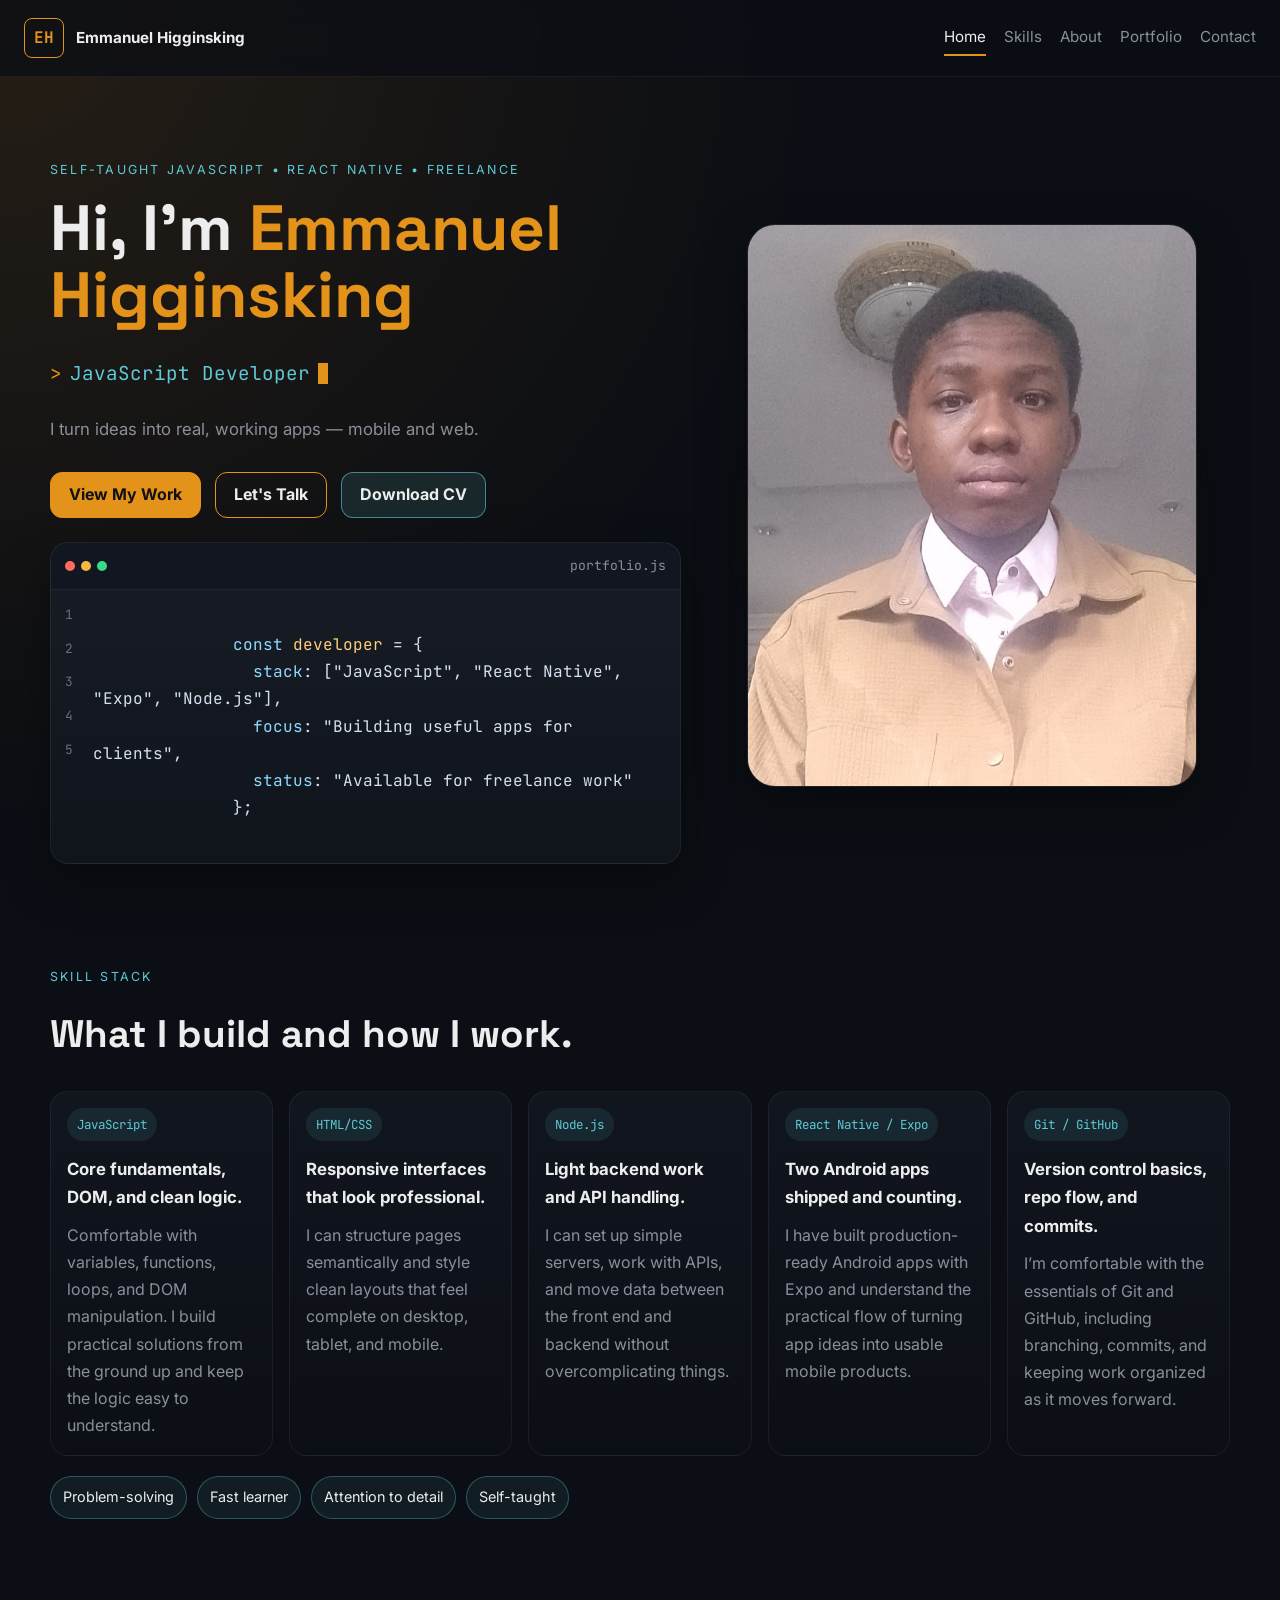
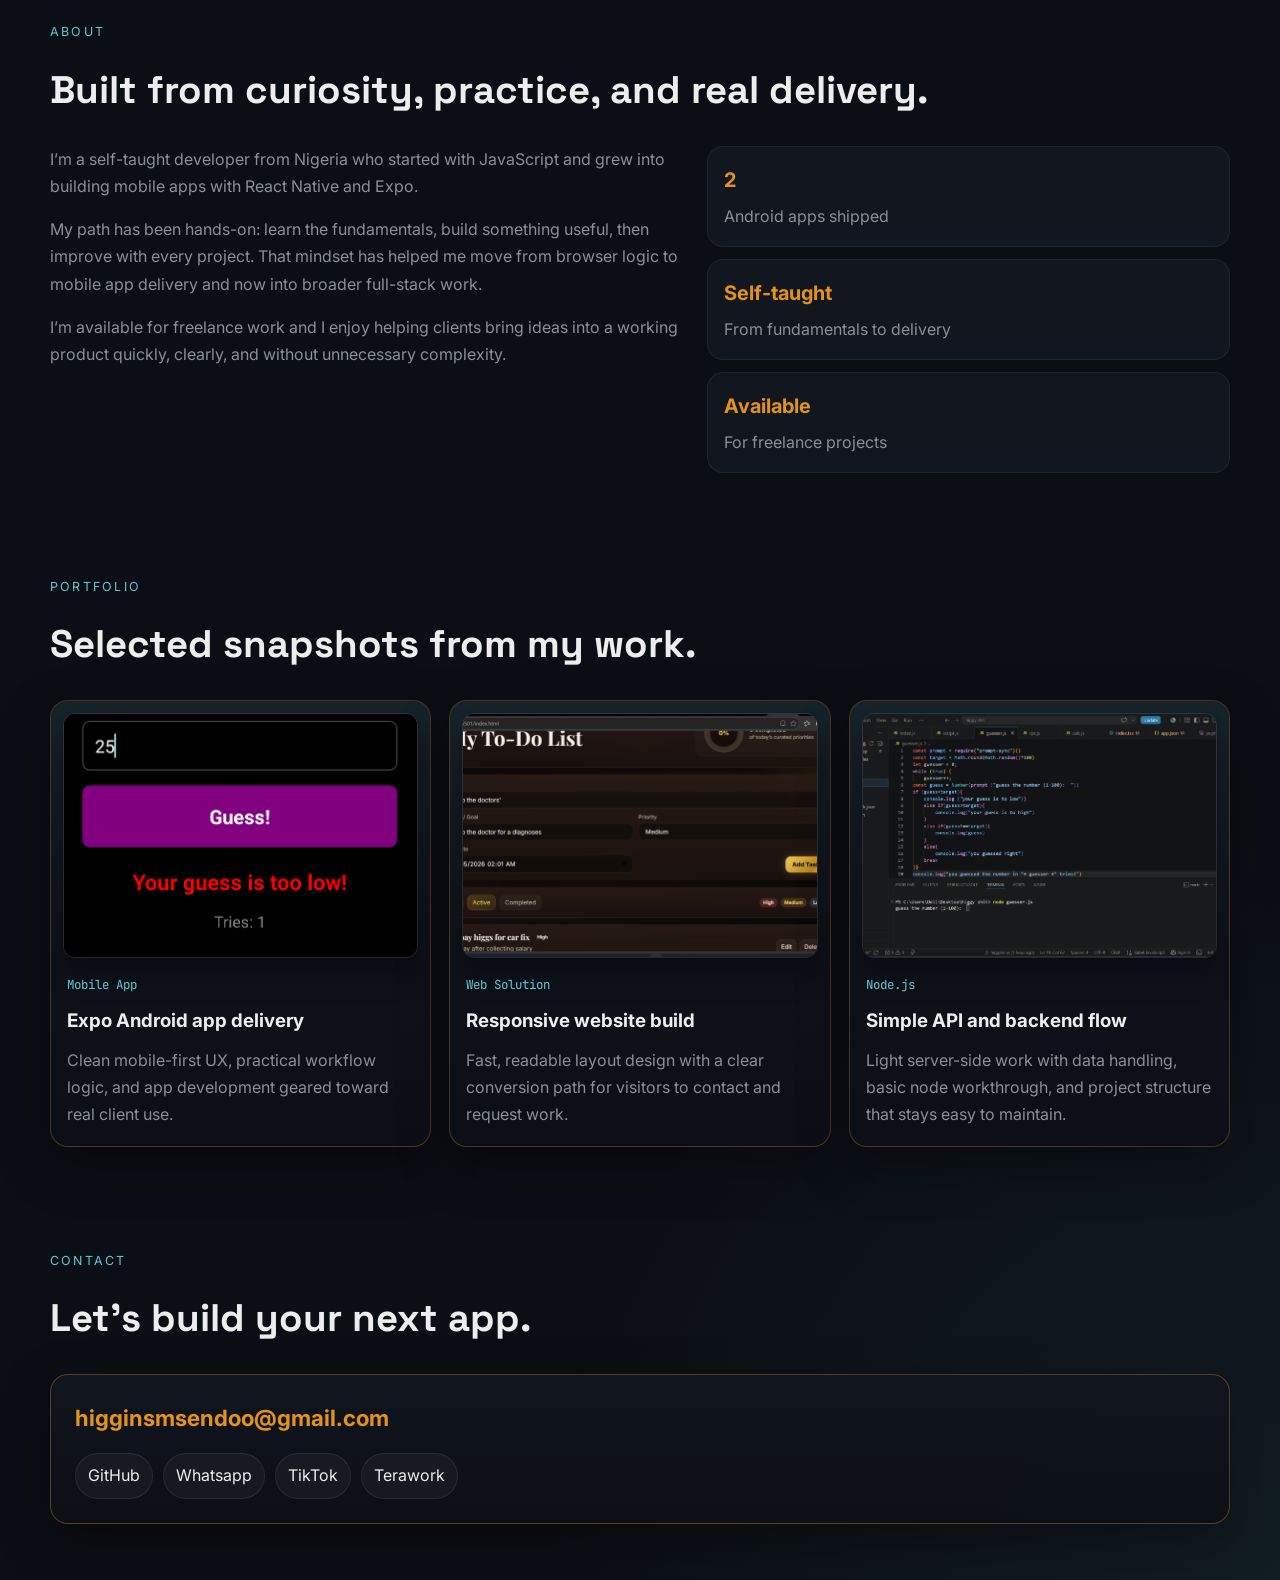
==== index.html @ e07fca22 "restructure files to repo root, fix paths" ====
<!DOCTYPE html>
<html lang="en">
<head>
  <meta charset="UTF-8" />
  <meta name="viewport" content="width=device-width, initial-scale=1.0" />
  <title>Emmanuel Higginsking | Freelance Developer</title>
  <meta
    name="description"
    content="Freelance JavaScript and React Native developer from Nigeria building mobile apps and web solutions for clients."
  />
  <link rel="preconnect" href="https://fonts.googleapis.com" />
  <link rel="preconnect" href="https://fonts.gstatic.com" crossorigin />
  <link
    href="https://fonts.googleapis.com/css2?family=Inter:wght@400;500;600;700;800&family=JetBrains+Mono:wght@400;500;700&family=Space+Grotesk:wght@500;700&display=swap"
    rel="stylesheet"
  />
  <link rel="stylesheet" href="style.css" />
</head>
<body>
  <header class="site-header">
    <div class="brand">
      <span class="brand-mark">EH</span>
      <span class="brand-text">Emmanuel Higginsking</span>
    </div>
    <nav class="site-nav" aria-label="Main navigation">
      <a href="#home" class="nav-link active">Home</a>
      <a href="#skills" class="nav-link">Skills</a>
      <a href="#about" class="nav-link">About</a>
      <a href="#portfolio" class="nav-link">Portfolio</a>
      <a href="#contact" class="nav-link">Contact</a>
    </nav>
  </header>

  <main>
    <section class="hero reveal" id="home">
      <div class="hero-copy">
        <p class="eyebrow">Self-taught JavaScript • React Native • Freelance</p>
        <h1>
          Hi, I'm <span>Emmanuel Higginsking</span>
        </h1>
        <div class="typewriter-wrap" aria-live="polite">
          <span class="prompt">&gt;</span>
          <span id="typewriter-text" class="typewriter-text"></span>
          <span class="cursor" aria-hidden="true"></span>
        </div>
        <p class="value-prop">I turn ideas into real, working apps — mobile and web.</p>
        <div class="hero-actions">
          <a class="btn btn-primary" href="#skills">View My Work</a>
          <a class="btn btn-secondary" href="#contact">Let's Talk</a>
          <a class="btn btn-download" href="/higginsking CV.pdf" download>Download CV</a>
        </div>

        <div class="editor-shell" aria-label="Code terminal preview">
          <div class="editor-bar">
            <span class="dots"><i></i><i></i><i></i></span>
            <span class="editor-title">portfolio.js</span>
          </div>
          <div class="editor-body">
            <div class="line-numbers" aria-hidden="true">
              <span>1</span><span>2</span><span>3</span><span>4</span><span>5</span>
            </div>
            <code>
              <span class="token-keyword">const</span> <span class="token-var">developer</span> = {
              <span class="token-keyword">  stack</span>: ["JavaScript", "React Native", "Expo", "Node.js"],
              <span class="token-keyword">  focus</span>: "Building useful apps for clients",
              <span class="token-keyword">  status</span>: "Available for freelance work"
              };
            </code>
          </div>
        </div>
      </div>

      <div class="hero-visual">
        <div class="photo-ring"></div>
        <img src="photos/2.jpg" alt="Portrait of Emmanuel Higginsking" class="profile-photo" />
      </div>
    </section>

    <section class="skills reveal" id="skills">
      <div class="section-heading">
        <p class="section-label">Skill Stack</p>
        <h2>What I build and how I work.</h2>
      </div>

      <div class="skill-grid">
        <article class="skill-card">
          <div class="tab-top">JavaScript</div>
          <h3>Core fundamentals, DOM, and clean logic.</h3>
          <p>Comfortable with variables, functions, loops, and DOM manipulation. I build practical solutions from the ground up and keep the logic easy to understand.</p>
        </article>

        <article class="skill-card">
          <div class="tab-top">HTML/CSS</div>
          <h3>Responsive interfaces that look professional.</h3>
          <p>I can structure pages semantically and style clean layouts that feel complete on desktop, tablet, and mobile.</p>
        </article>

        <article class="skill-card">
          <div class="tab-top">Node.js</div>
          <h3>Light backend work and API handling.</h3>
          <p>I can set up simple servers, work with APIs, and move data between the front end and backend without overcomplicating things.</p>
        </article>

        <article class="skill-card">
          <div class="tab-top">React Native / Expo</div>
          <h3>Two Android apps shipped and counting.</h3>
          <p>I have built production-ready Android apps with Expo and understand the practical flow of turning app ideas into usable mobile products.</p>
        </article>

        <article class="skill-card">
          <div class="tab-top">Git / GitHub</div>
          <h3>Version control basics, repo flow, and commits.</h3>
          <p>I’m comfortable with the essentials of Git and GitHub, including branching, commits, and keeping work organized as it moves forward.</p>
        </article>
      </div>

      <div class="soft-skills">
        <span>Problem-solving</span>
        <span>Fast learner</span>
        <span>Attention to detail</span>
        <span>Self-taught</span>
      </div>
    </section>

    <section class="about reveal" id="about">
      <div class="section-heading">
        <p class="section-label">About</p>
        <h2>Built from curiosity, practice, and real delivery.</h2>
      </div>

      <div class="about-grid">
        <div class="about-copy">
          <p>
            I’m a self-taught developer from Nigeria who started with JavaScript and grew into building mobile apps with React Native and Expo.
          </p>
          <p>
            My path has been hands-on: learn the fundamentals, build something useful, then improve with every project. That mindset has helped me move from browser logic to mobile app delivery and now into broader full-stack work.
          </p>
          <p>
            I’m available for freelance work and I enjoy helping clients bring ideas into a working product quickly, clearly, and without unnecessary complexity.
          </p>
        </div>

        <aside class="stat-strip" aria-label="Quick profile stats">
          <div>
            <strong>2</strong>
            <span>Android apps shipped</span>
          </div>
          <div>
            <strong>Self-taught</strong>
            <span>From fundamentals to delivery</span>
          </div>
          <div>
            <strong>Available</strong>
            <span>For freelance projects</span>
          </div>
        </aside>
      </div>
    </section>

    <section class="portfolio reveal" id="portfolio">
      <div class="section-heading">
        <p class="section-label">Portfolio</p>
        <h2>Selected snapshots from my work.</h2>
      </div>

      <div class="portfolio-grid">
        <article class="project-card">
          <div class="project-media">
            <img src="photos/front1.png" alt="Mobile app showcase screenshot" />
          </div>
          <div class="project-copy">
            <span class="project-type">Mobile App</span>
            <h3>Expo Android app delivery</h3>
            <p>Clean mobile-first UX, practical workflow logic, and app development geared toward real client use.</p>
          </div>
        </article>

        <article class="project-card">
          <div class="project-media">
            <img src="photos/Screenshot 2026-07-15 020230.png" alt="Responsive website showcase screenshot" />
          </div>
          <div class="project-copy">
            <span class="project-type">Web Solution</span>
            <h3>Responsive  website build</h3>
            <p>Fast, readable layout design with a clear conversion path for visitors to contact and request work.</p>
          </div>
        </article>

        <article class="project-card">
          <div class="project-media">
            <img src="photos/backend.png" alt="Backend and API showcase screenshot" />
          </div>
          <div class="project-copy">
            <span class="project-type">Node.js</span>
            <h3>Simple API and backend flow</h3>
            <p>Light server-side work with data handling, basic node workthrough, and project structure that stays easy to maintain.</p>
          </div>
        </article>
      </div>
    </section>
  </main>

  <footer class="site-footer reveal" id="contact">
    <div class="section-heading">
      <p class="section-label">Contact</p>
      <h2>Let’s build your next app.</h2>
    </div>

    <div class="contact-card">
      <a class="contact-link" href="mailto:higginsmsendoo@gmail.com">higginsmsendoo@gmail.com</a>
      <div class="contact-links">
        <a href="https://github.com/higgins-ui" target="_blank" rel="noreferrer">GitHub</a>
        <a href="https://wa.me/2348127669236" target="_blank" rel="noreferrer">Whatsapp</a>
        <a href="https://www.tiktok.com/@higginsking" target="_blank" rel="noreferrer">TikTok</a>
        <a href="https://www.terawork.com/home/higgins" target="_blank" rel="noreferrer">Terawork</a>
      </div>
    </div>
  </footer>

  <script src="script.js"></script>
</body>
</html>
---- style.css ----
:root {
  --bg: #0b0e14;
  --surface: #12161f;
  --surface-2: #18202b;
  --accent: #e3921a;
  --accent-soft: #5ec9d6;
  --text: #ededed;
  --muted: #8a8f98;
  --border: rgba(227, 146, 26, 0.22);
  --shadow: 0 18px 50px rgba(0, 0, 0, 0.35);
  --radius: 20px;
}

* {
  box-sizing: border-box;
}

html {
  scroll-behavior: smooth;
}

body {
  margin: 0;
  font-family: "Inter", sans-serif;
  background:
    radial-gradient(circle at top left, rgba(227, 146, 26, 0.12), transparent 24%),
    radial-gradient(circle at bottom right, rgba(94, 201, 214, 0.08), transparent 22%),
    var(--bg);
  color: var(--text);
  line-height: 1.7;
}

a {
  color: inherit;
  text-decoration: none;
}

img {
  max-width: 100%;
  display: block;
}

.site-header {
  position: sticky;
  top: 0;
  z-index: 100;
  display: flex;
  align-items: center;
  justify-content: space-between;
  gap: 16px;
  padding: 18px 24px;
  backdrop-filter: blur(10px);
  background: rgba(11, 14, 20, 0.75);
  border-bottom: 1px solid rgba(255, 255, 255, 0.06);
}

.brand {
  display: flex;
  align-items: center;
  gap: 12px;
  font-weight: 700;
}

.brand-mark {
  display: inline-grid;
  place-items: center;
  width: 40px;
  height: 40px;
  border: 1px solid var(--accent);
  border-radius: 8px;
  color: var(--accent);
  font-family: "JetBrains Mono", monospace;
}

.brand-text {
  font-size: 0.95rem;
}

.site-nav {
  display: flex;
  gap: 18px;
}

.nav-link {
  position: relative;
  font-size: 0.95rem;
  color: var(--muted);
  padding-bottom: 2px;
}

.nav-link::after {
  content: "";
  position: absolute;
  left: 0;
  bottom: -4px;
  width: 100%;
  height: 2px;
  background: var(--accent);
  transform: scaleX(0);
  transform-origin: left;
  transition: transform 0.25s ease;
}

.nav-link:hover::after,
.nav-link:focus-visible::after,
.nav-link.active::after {
  transform: scaleX(1);
}

.nav-link:hover,
.nav-link:focus-visible,
.nav-link.active {
  color: var(--text);
}

main,
.site-footer {
  width: min(1180px, calc(100% - 32px));
  margin: 0 auto;
}

.hero {
  display: grid;
  grid-template-columns: 1.1fr 0.9fr;
  gap: 32px;
  align-items: center;
  padding: 70px 0 56px;
}

.hero-copy h1,
.section-heading h2 {
  font-family: "Space Grotesk", sans-serif;
}

.hero-copy h1 {
  margin: 0 0 18px;
  font-size: clamp(2.5rem, 5vw, 4.3rem);
  line-height: 1.05;
}

.hero-copy h1 span {
  color: var(--accent);
}

.eyebrow,
.section-label {
  text-transform: uppercase;
  letter-spacing: 0.18em;
  font-size: 0.78rem;
  color: var(--accent-soft);
  margin-bottom: 14px;
}

.typewriter-wrap {
  display: inline-flex;
  align-items: center;
  gap: 8px;
  min-height: 52px;
  margin-bottom: 16px;
  font-family: "JetBrains Mono", monospace;
  color: var(--accent-soft);
  font-size: clamp(1rem, 2vw, 1.2rem);
}

.prompt {
  color: var(--accent);
}

.cursor {
  width: 10px;
  height: 1.1em;
  background: var(--accent);
  animation: blink 1s infinite;
}

@keyframes blink {
  0%, 49% { opacity: 1; }
  50%, 100% { opacity: 0; }
}

.value-prop {
  max-width: 660px;
  margin: 0 0 28px;
  color: var(--muted);
  font-size: 1.05rem;
}

.hero-actions {
  display: flex;
  gap: 14px;
  flex-wrap: wrap;
  margin-bottom: 24px;
}

.btn {
  display: inline-flex;
  align-items: center;
  justify-content: center;
  min-height: 46px;
  padding: 0 18px;
  border-radius: 12px;
  border: 1px solid var(--accent);
  font-weight: 700;
  transition: transform 0.2s ease, background 0.2s ease, color 0.2s ease;
}

.btn:hover,
.btn:focus-visible {
  transform: translateY(-2px);
}

.btn-primary {
  background: var(--accent);
  color: #111;
}

.btn-secondary {
  color: var(--text);
  background: transparent;
}

.btn-download {
  color: var(--text);
  background: rgba(94, 201, 214, 0.12);
  border-color: rgba(94, 201, 214, 0.6);
}

.editor-shell {
  overflow: hidden;
  background: linear-gradient(180deg, #171c26, #10141b);
  border: 1px solid rgba(255, 255, 255, 0.06);
  border-radius: 18px;
  box-shadow: var(--shadow);
}

.editor-bar {
  display: flex;
  align-items: center;
  justify-content: space-between;
  padding: 12px 14px;
  background: #111621;
  border-bottom: 1px solid rgba(255, 255, 255, 0.06);
}

.dots {
  display: flex;
  gap: 6px;
}

.dots i {
  width: 10px;
  height: 10px;
  border-radius: 50%;
  background: #8a8f98;
}

.dots i:nth-child(1) { background: #ff6b5e; }
.dots i:nth-child(2) { background: #f4b73f; }
.dots i:nth-child(3) { background: #39d98a; }

.editor-title {
  color: var(--muted);
  font-size: 0.82rem;
  font-family: "JetBrains Mono", monospace;
}

.editor-body {
  display: grid;
  grid-template-columns: 42px 1fr;
  gap: 0;
  padding: 14px 0;
}

.line-numbers {
  display: flex;
  flex-direction: column;
  gap: 12px;
  padding-left: 14px;
  color: #68707d;
  font-family: "JetBrains Mono", monospace;
  font-size: 0.8rem;
}

.editor-body code {
  display: block;
  padding-right: 18px;
  white-space: pre-wrap;
  font-family: "JetBrains Mono", monospace;
  color: #d4e0ef;
}

.token-keyword { color: #8dd9ff; }
.token-var { color: #ffcf7b; }

.hero-visual {
  position: relative;
  display: grid;
  place-items: center;
}

.photo-ring {
  position: absolute;
  inset: auto 20px 10px 20px;
  height: 88%;
  border-radius: 28px;
  background: radial-gradient(circle at center, rgba(227, 146, 26, 0.28), transparent 70%);
  filter: blur(8px);
}

.profile-photo {
  position: relative;
  width: min(450px, 84vw);
  aspect-ratio: 4 / 5;
  object-fit: cover;
  border-radius: 28px;
  border: 1px solid rgba(255, 255, 255, 0.08);
  box-shadow: var(--shadow);
}

.skills,
.about,
.site-footer {
  padding: 34px 0 56px;
}

.section-heading {
  margin-bottom: 24px;
}

.section-heading h2 {
  margin: 0;
  font-size: clamp(1.8rem, 3vw, 2.7rem);
}

.skill-grid {
  display: grid;
  grid-template-columns: repeat(5, minmax(0, 1fr));
  gap: 16px;
}

.skill-card {
  background: linear-gradient(180deg, rgba(18, 22, 31, 0.96), rgba(12, 15, 22, 0.96));
  border: 1px solid rgba(255, 255, 255, 0.06);
  border-radius: 18px;
  padding: 16px;
  transition: transform 0.24s ease, border-color 0.24s ease, box-shadow 0.24s ease;
}

.skill-card:hover,
.skill-card:focus-within {
  transform: translateY(-4px);
  border-color: rgba(227, 146, 26, 0.7);
  box-shadow: 0 0 0 1px rgba(227, 146, 26, 0.25), 0 18px 32px rgba(0, 0, 0, 0.25);
}

.tab-top {
  display: inline-block;
  margin-bottom: 14px;
  padding: 6px 10px;
  border-radius: 999px;
  background: rgba(94, 201, 214, 0.1);
  color: var(--accent-soft);
  font-family: "JetBrains Mono", monospace;
  font-size: 0.78rem;
}

.skill-card h3 {
  margin: 0 0 10px;
  font-size: 1.05rem;
}

.skill-card p,
.about-copy p {
  margin: 0;
  color: var(--muted);
}

.soft-skills {
  display: flex;
  flex-wrap: wrap;
  gap: 10px;
  margin-top: 20px;
}

.soft-skills span {
  padding: 8px 12px;
  border-radius: 999px;
  border: 1px solid rgba(94, 201, 214, 0.34);
  background: rgba(94, 201, 214, 0.08);
  color: var(--text);
  font-size: 0.9rem;
}

.about-grid {
  display: grid;
  grid-template-columns: 1.1fr 0.9fr;
  gap: 18px;
  align-items: start;
}

.about-copy {
  display: grid;
  gap: 16px;
}

.stat-strip {
  display: grid;
  grid-template-columns: 1fr;
  gap: 12px;
}

.stat-strip div {
  background: var(--surface);
  border: 1px solid rgba(255, 255, 255, 0.06);
  border-radius: 16px;
  padding: 16px;
}

.stat-strip strong {
  display: block;
  margin-bottom: 6px;
  font-size: 1.25rem;
  color: var(--accent);
}

.stat-strip span {
  color: var(--muted);
}

.portfolio {
  padding: 34px 0 56px;
}

.portfolio-grid {
  display: grid;
  grid-template-columns: repeat(3, minmax(0, 1fr));
  gap: 18px;
}

.project-card {
  overflow: hidden;
  background: linear-gradient(180deg, rgba(18, 22, 31, 0.96), rgba(12, 15, 22, 0.96));
  border: 1px solid rgba(227, 146, 26, 0.28);
  border-radius: 18px;
  box-shadow: var(--shadow);
  transition: transform 0.24s ease, border-color 0.24s ease;
}

.project-card:hover,
.project-card:focus-within {
  transform: translateY(-4px);
  border-color: rgba(227, 146, 26, 0.75);
}

.project-media {
  padding: 12px;
  background: linear-gradient(180deg, rgba(94, 201, 214, 0.08), rgba(11, 14, 20, 0));
}

.project-media img {
  width: 100%;
  aspect-ratio: 16 / 11;
  object-fit: cover;
  border-radius: 12px;
  border: 1px solid rgba(255, 255, 255, 0.09);
  box-shadow: 0 12px 30px rgba(0, 0, 0, 0.4);
}

.project-copy {
  padding: 0 16px 18px;
}

.project-type {
  display: inline-block;
  margin-bottom: 10px;
  font-family: "JetBrains Mono", monospace;
  font-size: 0.78rem;
  color: var(--accent-soft);
}

.project-copy h3 {
  margin: 0 0 10px;
}

.project-copy p {
  margin: 0;
  color: var(--muted);
}

.contact-card {
  background: linear-gradient(180deg, rgba(18, 22, 31, 0.96), rgba(12, 15, 22, 0.96));
  padding: 24px;
  border: 1px solid rgba(227, 146, 26, 0.35);
  border-radius: 18px;
  box-shadow: var(--shadow);
}

.contact-link {
  display: inline-block;
  margin-bottom: 16px;
  font-size: clamp(1.05rem, 2vw, 1.4rem);
  font-weight: 700;
  color: var(--accent);
}

.contact-links {
  display: flex;
  flex-wrap: wrap;
  gap: 10px;
}

.contact-links a {
  padding: 8px 12px;
  border-radius: 999px;
  background: rgba(255, 255, 255, 0.04);
  border: 1px solid rgba(255, 255, 255, 0.08);
}

.reveal {
  opacity: 0;
  transform: translateY(18px);
  transition: opacity 0.6s ease, transform 0.6s ease;
}

.reveal.visible {
  opacity: 1;
  transform: translateY(0);
}

:focus-visible {
  outline: 2px solid var(--accent-soft);
  outline-offset: 3px;
}

@media (max-width: 940px) {
  .hero,
  .about-grid,
  .skill-grid,
  .portfolio-grid {
    grid-template-columns: 1fr;
  }

  .skill-grid {
    grid-template-columns: repeat(2, minmax(0, 1fr));
  }
}

@media (max-width: 640px) {
  .site-header {
    align-items: flex-start;
    flex-direction: column;
  }

  .site-nav {
    flex-wrap: wrap;
  }

  .hero {
    padding-top: 38px;
  }

  .typewriter-wrap {
    min-height: 44px;
  }

  .skill-grid {
    grid-template-columns: 1fr;
  }
}

@media (prefers-reduced-motion: reduce) {
  html {
    scroll-behavior: auto;
  }

  .cursor,
  .reveal,
  .btn,
  .nav-link::after,
  .skill-card {
    animation: none !important;
    transition: none !important;
  }

  .reveal {
    opacity: 1;
    transform: none;
  }
}
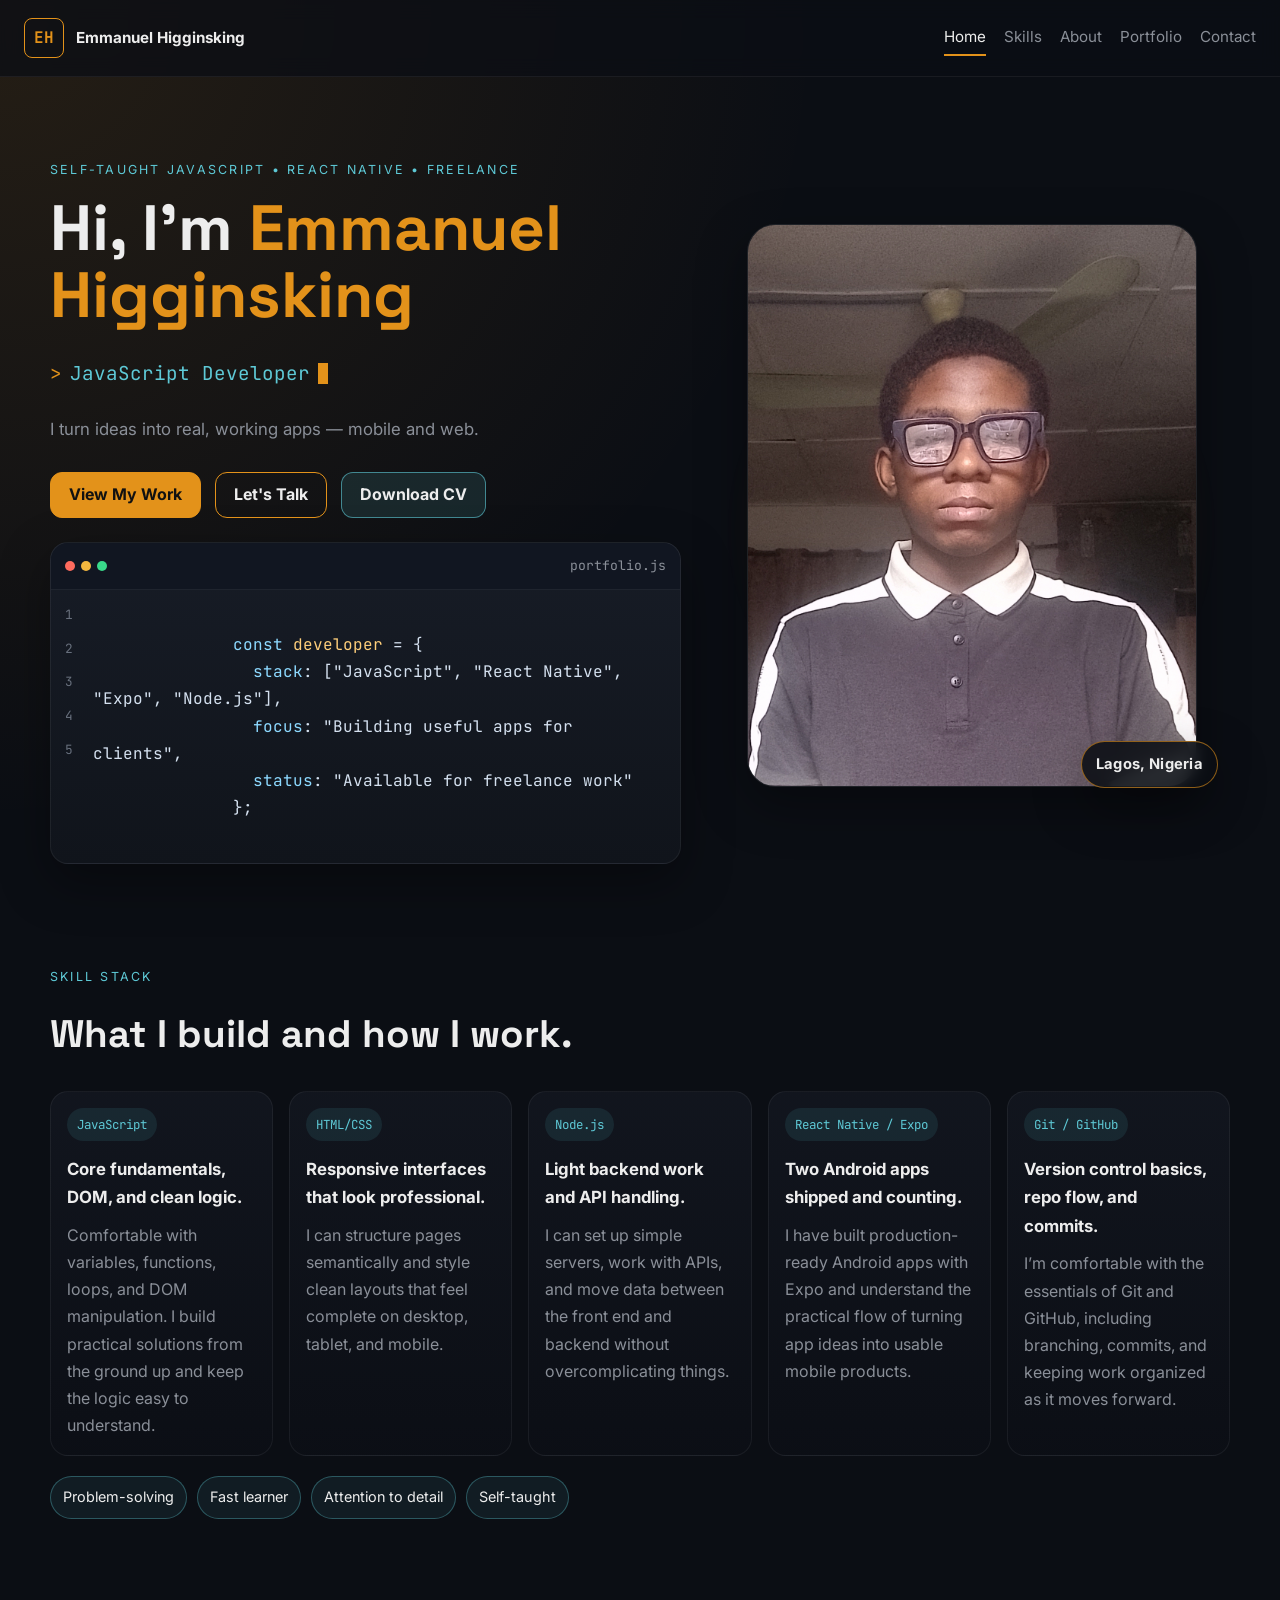
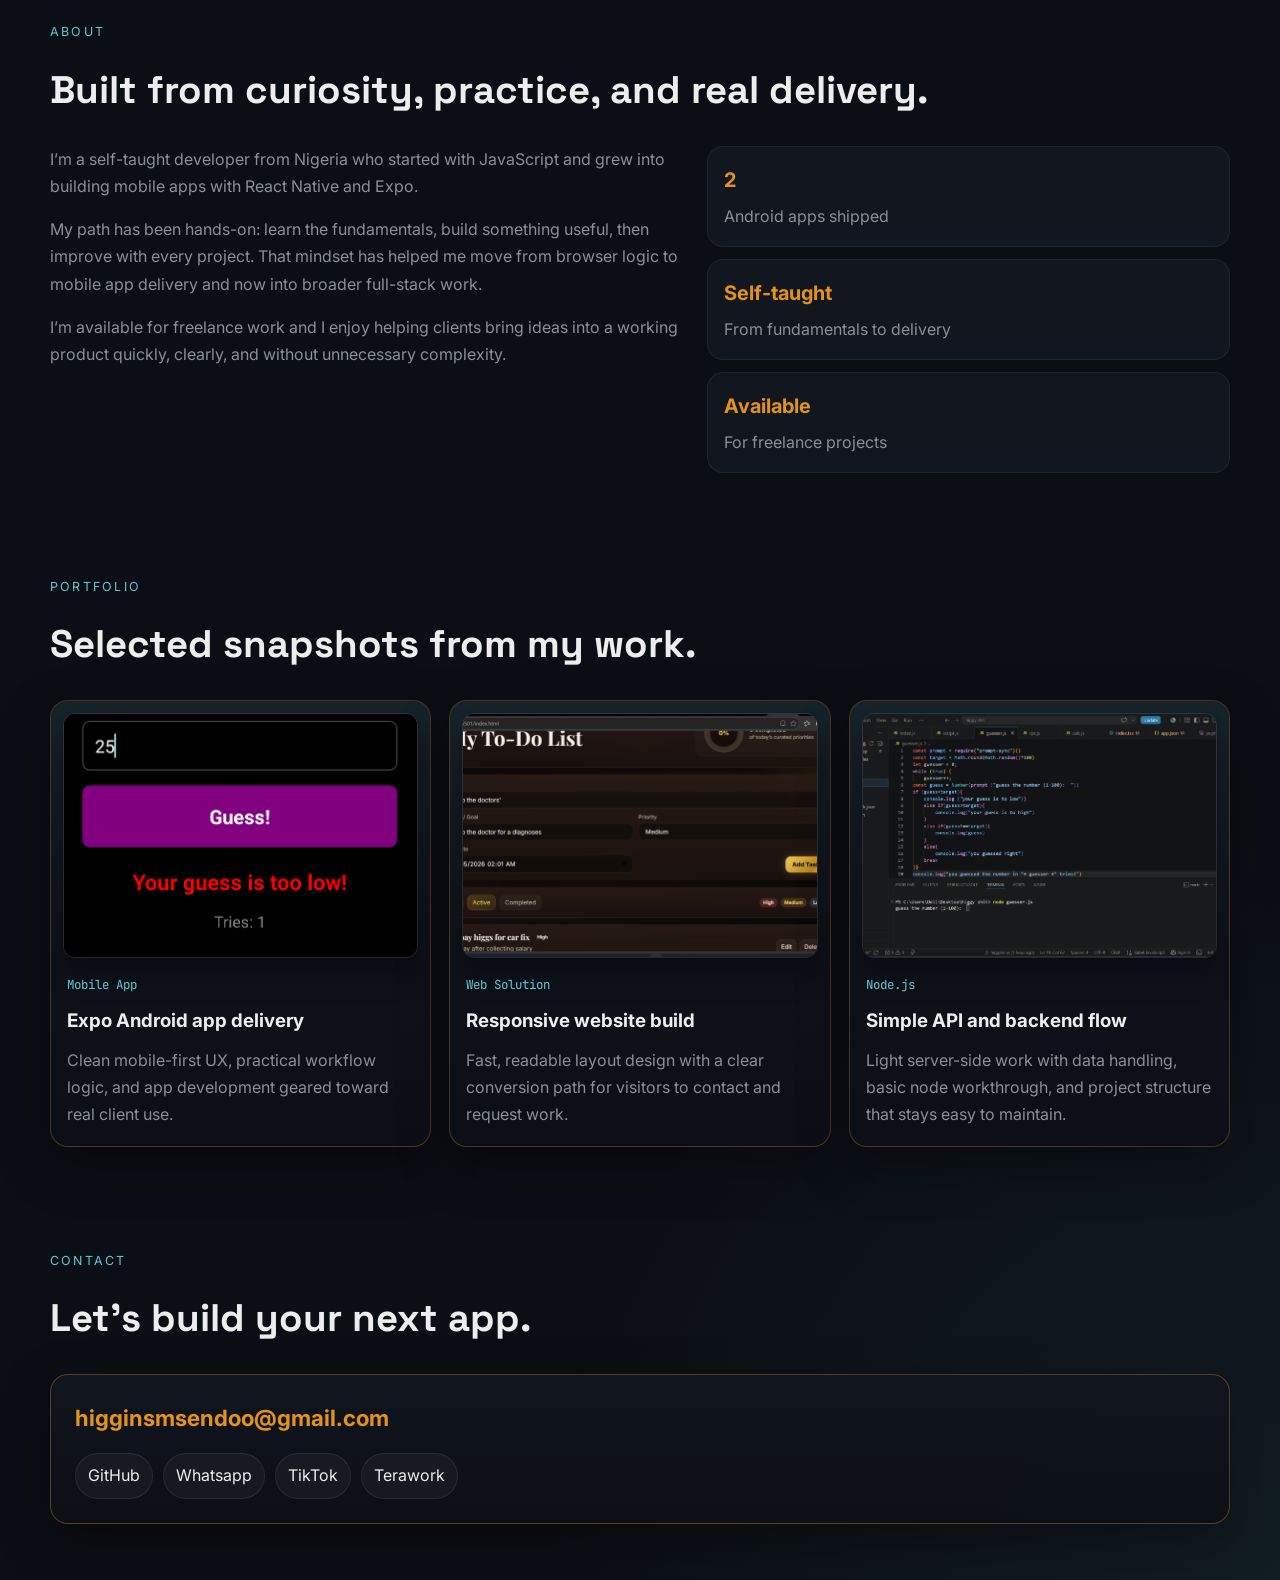
==== commit e2857dba: "added new pfp" ====
--- a/index.html
+++ b/index.html
@@ -1,6 +1,15 @@
 <!DOCTYPE html>
 <html lang="en">
 <head>
+  <!-- Google tag (gtag.js) -->
+<script async src="https://www.googletagmanager.com/gtag/js?id=G-6R6JSPH1PH"></script>
+<script>
+  window.dataLayer = window.dataLayer || [];
+  function gtag(){dataLayer.push(arguments);}
+  gtag('js', new Date());
+
+  gtag('config', 'G-6R6JSPH1PH');
+</script>
   <meta charset="UTF-8" />
   <meta name="viewport" content="width=device-width, initial-scale=1.0" />
   <title>Emmanuel Higginsking | Freelance Developer</title>
@@ -15,6 +24,10 @@
     rel="stylesheet"
   />
   <link rel="stylesheet" href="style.css" />
+  <link rel="apple-touch-icon" sizes="180x180" href="/apple-touch-icon.png">
+<link rel="icon" type="image/png" sizes="32x32" href="/favicon-32x32.png">
+<link rel="icon" type="image/png" sizes="16x16" href="/favicon-16x16.png">
+<link rel="manifest" href="/site.webmanifest">
 </head>
 <body>
   <header class="site-header">
@@ -72,7 +85,8 @@
 
       <div class="hero-visual">
         <div class="photo-ring"></div>
-        <img src="photos/2.jpg" alt="Portrait of Emmanuel Higginsking" class="profile-photo" />
+        <img src="photos/pfp.jpg" alt="Portrait of Emmanuel Higginsking" class="profile-photo" />
+        <div class="location-badge">Lagos, Nigeria</div>
       </div>
     </section>
 
--- a/style.css
+++ b/style.css
@@ -307,6 +307,22 @@
   filter: blur(8px);
 }
 
+.location-badge {
+  position: absolute;
+  right: 12px;
+  bottom: -1px;
+  padding: 10px 14px;
+  border-radius: 999px;
+  background: rgba(11, 14, 20, 0.88);
+  border: 1px solid rgba(227, 146, 26, 0.6);
+  color: var(--text);
+  font-size: 0.92rem;
+  font-weight: 700;
+  letter-spacing: 0.02em;
+  box-shadow: var(--shadow);
+  backdrop-filter: blur(8px);
+}
+
 .profile-photo {
   position: relative;
   width: min(450px, 84vw);
